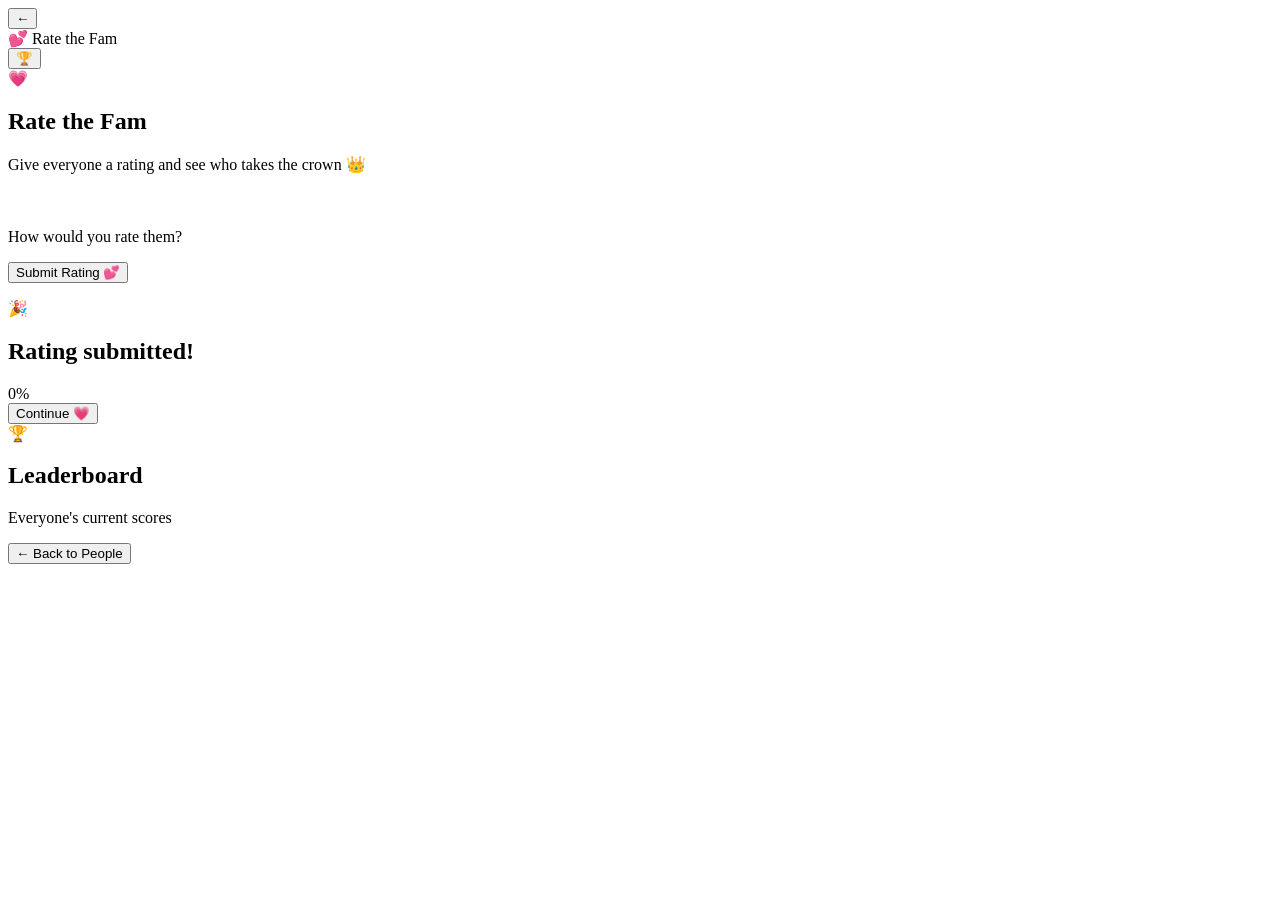
==== index.html @ a7819c5e "Create index.html" ====
<!DOCTYPE html>

<html lang="en">

<head>

  <meta charset="UTF-8">

  <meta name="viewport" content="width=device-width, initial-scale=1.0">

  <title>Rate the Fam 💕</title>

  <link rel="stylesheet" href="style.css">

</head>

<body>

  <div class="app">

    <header class="topbar">

      <button id="backBtn" class="icon-btn hidden" aria-label="Go back">←</button>

      <div class="logo">💕 Rate the Fam</div>

      <button id="leaderboardBtn" class="small-btn">🏆</button>

    </header>

    <main id="homeView" class="view">

      <section class="hero">

        <div class="heart">💗</div>

        <h1>Rate the Fam</h1>

        <p>Give everyone a rating and see who takes the crown 👑</p>

      </section>

      <div id="peopleGrid" class="people-grid"></div>

    </main>

    <main id="personView" class="view hidden">

      <section class="person-header">

        <img id="personPhoto" class="person-photo" alt="">

        <h1 id="personName"></h1>

        <p>How would you rate them?</p>

      </section>

      <div id="categories" class="categories"></div>

      <button id="submitBtn" class="primary-btn">Submit Rating 💕</button>

      <p id="errorText" class="error"></p>

    </main>

    <main id="resultsView" class="view hidden">

      <section class="results-card">

        <div id="resultEmoji" class="result-emoji">🎉</div>

        <h1 id="resultTitle">Rating submitted!</h1>

        <p id="resultText"></p>

        <div class="score-ring">

          <span id="resultPercent">0%</span>

        </div>

        <div id="resultStars" class="big-stars"></div>

        <button id="nextBtn" class="primary-btn">Continue 💗</button>

      </section>

    </main>

    <main id="leaderboardView" class="view hidden">

      <section class="hero compact">

        <div class="heart">🏆</div>

        <h1>Leaderboard</h1>

        <p>Everyone's current scores</p>

      </section>

      <div id="leaderboard" class="leaderboard"></div>

      <button id="homeBtn" class="secondary-btn">← Back to People</button>

    </main>

  </div>

  <script src="script.js"></script>

</body>

</html>
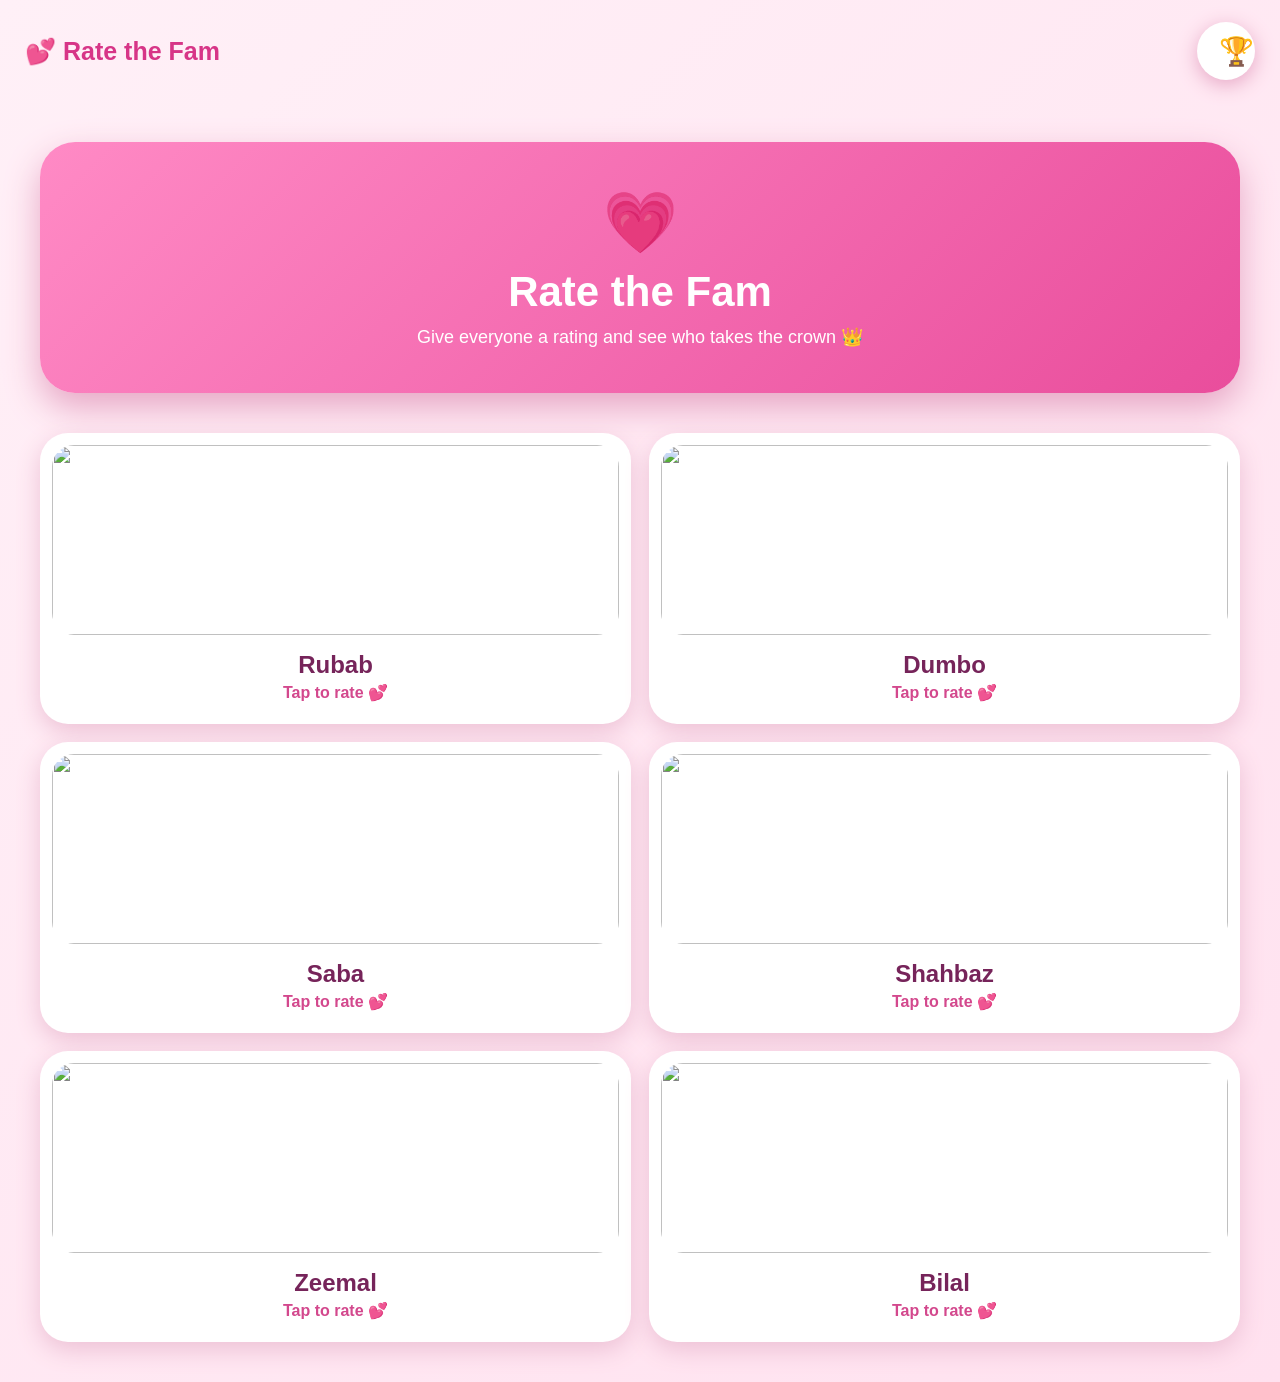
==== commit 97ef58e6: "Create index.html" ====
--- a/index.html
+++ b/index.html
@@ -4,111 +4,853 @@
 
 <head>
 
-  <meta charset="UTF-8">
-
-  <meta name="viewport" content="width=device-width, initial-scale=1.0">
-
-  <title>Rate the Fam 💕</title>
-
-  <link rel="stylesheet" href="style.css">
+<meta charset="UTF-8">
+
+<meta name="viewport" content="width=device-width, initial-scale=1.0">
+
+<title>💕 Rate the Fam</title>
+
+<style>
+
+* {
+
+  box-sizing: border-box;
+
+}
+
+body {
+
+  margin: 0;
+
+  font-family: -apple-system, BlinkMacSystemFont, "Segoe UI", sans-serif;
+
+  background: linear-gradient(135deg, #fff0f7, #ffe1ef);
+
+  color: #7b2458;
+
+}
+
+header {
+
+  display: flex;
+
+  justify-content: space-between;
+
+  align-items: center;
+
+  padding: 22px 25px;
+
+  font-size: 25px;
+
+  font-weight: 800;
+
+}
+
+.logo {
+
+  color: #d73587;
+
+}
+
+.trophy {
+
+  background: white;
+
+  border: none;
+
+  border-radius: 50%;
+
+  width: 58px;
+
+  height: 58px;
+
+  font-size: 28px;
+
+  box-shadow: 0 5px 20px #e7a7c5;
+
+}
+
+.hero {
+
+  margin: 20px;
+
+  padding: 45px 25px;
+
+  text-align: center;
+
+  border-radius: 35px;
+
+  background: linear-gradient(135deg, #ff8ac5, #e94d9c);
+
+  color: white;
+
+  box-shadow: 0 15px 35px #e7a7c5;
+
+}
+
+.hero .heart {
+
+  font-size: 60px;
+
+}
+
+.hero h1 {
+
+  font-size: 42px;
+
+  margin: 10px 0;
+
+}
+
+.hero p {
+
+  font-size: 18px;
+
+  margin: 0;
+
+}
+
+.people {
+
+  display: grid;
+
+  grid-template-columns: repeat(2, 1fr);
+
+  gap: 18px;
+
+  padding: 20px;
+
+}
+
+.person {
+
+  background: white;
+
+  border-radius: 28px;
+
+  padding: 12px;
+
+  text-align: center;
+
+  box-shadow: 0 8px 25px #edc1d5;
+
+  cursor: pointer;
+
+  transition: .2s;
+
+}
+
+.person:active {
+
+  transform: scale(.96);
+
+}
+
+.person img {
+
+  width: 100%;
+
+  height: 190px;
+
+  object-fit: cover;
+
+  border-radius: 22px;
+
+}
+
+.person h2 {
+
+  margin: 12px 0 4px;
+
+  color: #76245a;
+
+}
+
+.person p {
+
+  margin: 0 0 10px;
+
+  color: #d3488d;
+
+  font-weight: 600;
+
+}
+
+button {
+
+  border: none;
+
+  background: #f35ca5;
+
+  color: white;
+
+  padding: 13px 22px;
+
+  border-radius: 25px;
+
+  font-size: 16px;
+
+  font-weight: 700;
+
+  cursor: pointer;
+
+}
+
+.page {
+
+  display: none;
+
+  padding: 20px;
+
+}
+
+.page.active {
+
+  display: block;
+
+}
+
+.back {
+
+  background: white;
+
+  color: #d13f88;
+
+  margin-bottom: 20px;
+
+}
+
+.rating-card {
+
+  background: white;
+
+  border-radius: 30px;
+
+  padding: 25px;
+
+  margin-bottom: 18px;
+
+  text-align: center;
+
+  box-shadow: 0 8px 25px #edc1d5;
+
+}
+
+.rating-card img {
+
+  width: 130px;
+
+  height: 130px;
+
+  object-fit: cover;
+
+  border-radius: 50%;
+
+  border: 6px solid #ff9bca;
+
+}
+
+.rating-card h2 {
+
+  font-size: 28px;
+
+}
+
+.category {
+
+  margin: 25px 0;
+
+}
+
+.category-title {
+
+  font-weight: 800;
+
+  font-size: 18px;
+
+  margin-bottom: 10px;
+
+}
+
+.stars {
+
+  display: flex;
+
+  justify-content: center;
+
+  gap: 7px;
+
+}
+
+.star {
+
+  font-size: 34px;
+
+  color: #ddd;
+
+  cursor: pointer;
+
+}
+
+.star.selected {
+
+  color: #ff4fa3;
+
+}
+
+.submit {
+
+  width: 100%;
+
+  font-size: 19px;
+
+  margin: 15px 0 30px;
+
+}
+
+.results {
+
+  background: white;
+
+  border-radius: 30px;
+
+  padding: 25px;
+
+  margin: 20px;
+
+  box-shadow: 0 8px 25px #edc1d5;
+
+}
+
+.result-row {
+
+  display: flex;
+
+  align-items: center;
+
+  gap: 12px;
+
+  margin: 15px 0;
+
+}
+
+.result-row img {
+
+  width: 55px;
+
+  height: 55px;
+
+  object-fit: cover;
+
+  border-radius: 50%;
+
+}
+
+.result-info {
+
+  flex: 1;
+
+}
+
+.bar {
+
+  height: 12px;
+
+  background: #f5d6e5;
+
+  border-radius: 20px;
+
+  overflow: hidden;
+
+}
+
+.fill {
+
+  height: 100%;
+
+  background: linear-gradient(90deg, #ff8ac5, #df3f91);
+
+  border-radius: 20px;
+
+}
+
+.leaderboard {
+
+  margin-top: 20px;
+
+}
+
+.rank {
+
+  background: #fff4fa;
+
+  border-radius: 20px;
+
+  padding: 15px;
+
+  margin: 10px 0;
+
+  display: flex;
+
+  align-items: center;
+
+  gap: 12px;
+
+}
+
+.rank-number {
+
+  font-size: 25px;
+
+  font-weight: 900;
+
+}
+
+@media (max-width: 500px) {
+
+  .hero h1 {
+
+    font-size: 34px;
+
+  }
+
+  .person img {
+
+    height: 155px;
+
+  }
+
+}
+
+</style>
 
 </head>
 
 <body>
 
-  <div class="app">
-
-    <header class="topbar">
-
-      <button id="backBtn" class="icon-btn hidden" aria-label="Go back">←</button>
-
-      <div class="logo">💕 Rate the Fam</div>
-
-      <button id="leaderboardBtn" class="small-btn">🏆</button>
-
-    </header>
-
-    <main id="homeView" class="view">
-
-      <section class="hero">
-
-        <div class="heart">💗</div>
-
-        <h1>Rate the Fam</h1>
-
-        <p>Give everyone a rating and see who takes the crown 👑</p>
-
-      </section>
-
-      <div id="peopleGrid" class="people-grid"></div>
-
-    </main>
-
-    <main id="personView" class="view hidden">
-
-      <section class="person-header">
-
-        <img id="personPhoto" class="person-photo" alt="">
-
-        <h1 id="personName"></h1>
-
-        <p>How would you rate them?</p>
-
-      </section>
-
-      <div id="categories" class="categories"></div>
-
-      <button id="submitBtn" class="primary-btn">Submit Rating 💕</button>
-
-      <p id="errorText" class="error"></p>
-
-    </main>
-
-    <main id="resultsView" class="view hidden">
-
-      <section class="results-card">
-
-        <div id="resultEmoji" class="result-emoji">🎉</div>
-
-        <h1 id="resultTitle">Rating submitted!</h1>
-
-        <p id="resultText"></p>
-
-        <div class="score-ring">
-
-          <span id="resultPercent">0%</span>
+<header>
+
+  <div class="logo">💕 Rate the Fam</div>
+
+  <button class="trophy" onclick="showLeaderboard()">🏆</button>
+
+</header>
+
+<!-- HOME -->
+
+<section id="home" class="page active">
+
+  <div class="hero">
+
+    <div class="heart">💗</div>
+
+    <h1>Rate the Fam</h1>
+
+    <p>Give everyone a rating and see who takes the crown 👑</p>
+
+  </div>
+
+  <div class="people">
+
+    <div class="person" onclick="openPerson('Rubab')">
+
+      <img src="rubab.jpeg">
+
+      <h2>Rubab</h2>
+
+      <p>Tap to rate 💕</p>
+
+    </div>
+
+    <div class="person" onclick="openPerson('Dumbo')">
+
+      <img src="dumbo.jpeg">
+
+      <h2>Dumbo</h2>
+
+      <p>Tap to rate 💕</p>
+
+    </div>
+
+    <div class="person" onclick="openPerson('Saba')">
+
+      <img src="saba.jpeg">
+
+      <h2>Saba</h2>
+
+      <p>Tap to rate 💕</p>
+
+    </div>
+
+    <div class="person" onclick="openPerson('Shahbaz')">
+
+      <img src="shahbaz.jpeg">
+
+      <h2>Shahbaz</h2>
+
+      <p>Tap to rate 💕</p>
+
+    </div>
+
+    <div class="person" onclick="openPerson('Zeemal')">
+
+      <img src="zeemal.jpeg">
+
+      <h2>Zeemal</h2>
+
+      <p>Tap to rate 💕</p>
+
+    </div>
+
+    <div class="person" onclick="openPerson('Bilal')">
+
+      <img src="bilal.jpeg">
+
+      <h2>Bilal</h2>
+
+      <p>Tap to rate 💕</p>
+
+    </div>
+
+  </div>
+
+</section>
+
+<!-- RATING PAGE -->
+
+<section id="rating" class="page">
+
+  <button class="back" onclick="goHome()">← Back</button>
+
+  <div class="rating-card">
+
+    <img id="ratingPhoto">
+
+    <h2 id="ratingName"></h2>
+
+    <div id="categories"></div>
+
+    <button class="submit" onclick="submitRating()">
+
+      Submit Rating 💕
+
+    </button>
+
+  </div>
+
+</section>
+
+<!-- RESULTS -->
+
+<section id="resultsPage" class="page">
+
+  <button class="back" onclick="goHome()">← Back to People</button>
+
+  <div class="results">
+
+    <h1>🎉 Ratings Submitted!</h1>
+
+    <p>Your ratings have been saved!</p>
+
+    <div id="results"></div>
+
+    <button onclick="showLeaderboard()">
+
+      🏆 View Leaderboard
+
+    </button>
+
+  </div>
+
+</section>
+
+<!-- LEADERBOARD -->
+
+<section id="leaderboardPage" class="page">
+
+  <button class="back" onclick="goHome()">← Back</button>
+
+  <div class="results">
+
+    <h1>🏆 Leaderboard</h1>
+
+    <p>Who's taking the crown? 👑</p>
+
+    <div id="leaderboard"></div>
+
+  </div>
+
+</section>
+
+<script>
+
+const people = {
+
+  Rubab: "rubab.jpeg",
+
+  Dumbo: "dumbo.jpeg",
+
+  Saba: "saba.jpeg",
+
+  Shahbaz: "shahbaz.jpeg",
+
+  Zeemal: "zeemal.jpeg",
+
+  Bilal: "bilal.jpeg"
+
+};
+
+const categories = [
+
+  "Brave",
+
+  "Smart",
+
+  "Good-looking",
+
+  "Hardworking",
+
+  "Aggressive",
+
+  "Annoying",
+
+  "Stupid"
+
+];
+
+let currentPerson = "";
+
+let ratings = {};
+
+function openPerson(name) {
+
+  currentPerson = name;
+
+  document.getElementById("home").classList.remove("active");
+
+  document.getElementById("rating").classList.add("active");
+
+  document.getElementById("ratingName").textContent = name;
+
+  document.getElementById("ratingPhoto").src = people[name];
+
+  let html = "";
+
+  categories.forEach(category => {
+
+    html += `
+
+      <div class="category">
+
+        <div class="category-title">${category}</div>
+
+        <div class="stars" data-category="${category}">
+
+          <span class="star" onclick="rate(1, '${category}')">★</span>
+
+          <span class="star" onclick="rate(2, '${category}')">★</span>
+
+          <span class="star" onclick="rate(3, '${category}')">★</span>
+
+          <span class="star" onclick="rate(4, '${category}')">★</span>
+
+          <span class="star" onclick="rate(5, '${category}')">★</span>
 
         </div>
 
-        <div id="resultStars" class="big-stars"></div>
-
-        <button id="nextBtn" class="primary-btn">Continue 💗</button>
-
-      </section>
-
-    </main>
-
-    <main id="leaderboardView" class="view hidden">
-
-      <section class="hero compact">
-
-        <div class="heart">🏆</div>
-
-        <h1>Leaderboard</h1>
-
-        <p>Everyone's current scores</p>
-
-      </section>
-
-      <div id="leaderboard" class="leaderboard"></div>
-
-      <button id="homeBtn" class="secondary-btn">← Back to People</button>
-
-    </main>
-
-  </div>
-
-  <script src="script.js"></script>
+      </div>
+
+    `;
+
+  });
+
+  document.getElementById("categories").innerHTML = html;
+
+  ratings[currentPerson] = {};
+
+}
+
+function rate(number, category) {
+
+  ratings[currentPerson][category] = number;
+
+  const stars = document.querySelector(
+
+    `[data-category="${category}"]`
+
+  ).children;
+
+  for (let i = 0; i < 5; i++) {
+
+    if (i < number) {
+
+      stars[i].classList.add("selected");
+
+    } else {
+
+      stars[i].classList.remove("selected");
+
+    }
+
+  }
+
+}
+
+function submitRating() {
+
+  const current = ratings[currentPerson];
+
+  if (!current || Object.keys(current).length < categories.length) {
+
+    alert("Rate every category first! 💕");
+
+    return;
+
+  }
+
+  let total = 0;
+
+  categories.forEach(category => {
+
+    total += current[category];
+
+  });
+
+  if (!window.allScores) {
+
+    window.allScores = {};
+
+  }
+
+  window.allScores[currentPerson] = total;
+
+  document.getElementById("rating").classList.remove("active");
+
+  document.getElementById("resultsPage").classList.add("active");
+
+  showResults();
+
+}
+
+function showResults() {
+
+  let html = "";
+
+  Object.keys(window.allScores || {}).forEach(name => {
+
+    const score = window.allScores[name];
+
+    const percentage = Math.round((score / 35) * 100);
+
+    html += `
+
+      <div class="result-row">
+
+        <img src="${people[name]}">
+
+        <div class="result-info">
+
+          <strong>${name}</strong>
+
+          <div class="bar">
+
+            <div class="fill" style="width:${percentage}%"></div>
+
+          </div>
+
+          <small>
+
+            ${score}/35 stars • ${percentage}%
+
+          </small>
+
+        </div>
+
+      </div>
+
+    `;
+
+  });
+
+  document.getElementById("results").innerHTML = html;
+
+}
+
+function showLeaderboard() {
+
+  document.querySelectorAll(".page")
+
+    .forEach(page => page.classList.remove("active"));
+
+  document.getElementById("leaderboardPage")
+
+    .classList.add("active");
+
+  let scores = Object.entries(window.allScores || {});
+
+  scores.sort((a, b) => b[1] - a[1]);
+
+  let html = "";
+
+  scores.forEach((item, index) => {
+
+    const name = item[0];
+
+    const score = item[1];
+
+    const medals = ["🥇", "🥈", "🥉"];
+
+    html += `
+
+      <div class="rank">
+
+        <div class="rank-number">
+
+          ${medals[index] || "🏅"}
+
+        </div>
+
+        <img src="${people[name]}"
+
+             style="width:55px;height:55px;object-fit:cover;border-radius:50%;">
+
+        <div>
+
+          <strong>${name}</strong><br>
+
+          ${score}/35 stars
+
+        </div>
+
+      </div>
+
+    `;
+
+  });
+
+  if (!html) {
+
+    html = "<p>No ratings yet! Be the first 👀💕</p>";
+
+  }
+
+  document.getElementById("leaderboard").innerHTML = html;
+
+}
+
+function goHome() {
+
+  document.querySelectorAll(".page")
+
+    .forEach(page => page.classList.remove("active"));
+
+  document.getElementById("home")
+
+    .classList.add("active");
+
+}
+
+</script>
 
 </body>
 
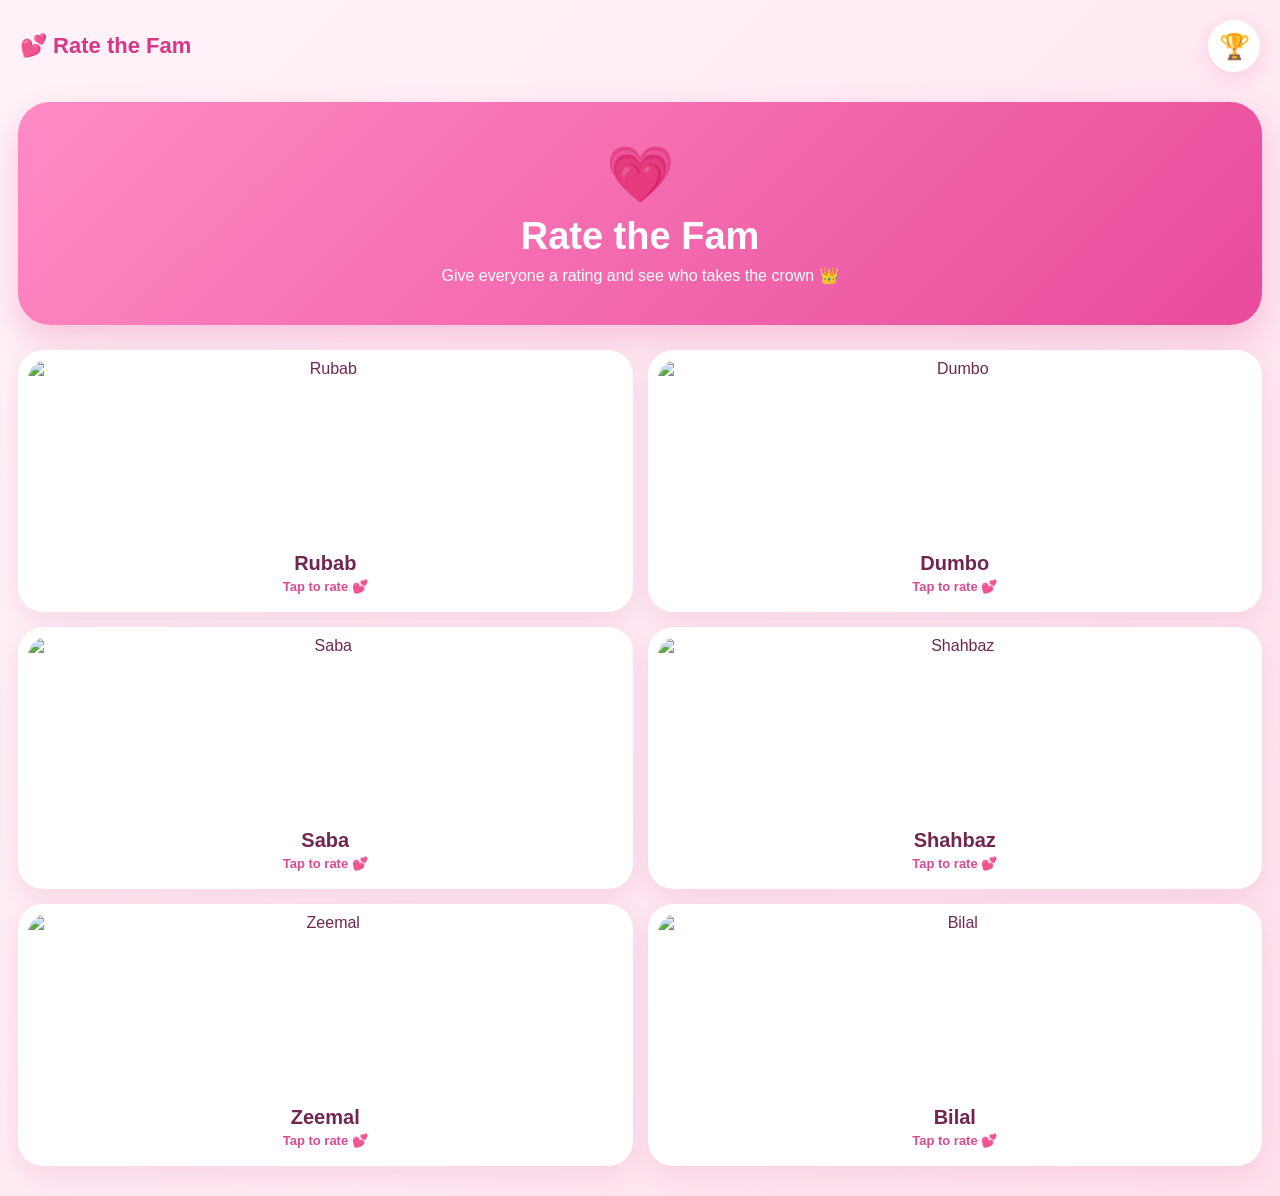
==== commit 92b37204: "Update index.html" ====
--- a/index.html
+++ b/index.html
@@ -24,9 +24,21 @@
 
   font-family: -apple-system, BlinkMacSystemFont, "Segoe UI", sans-serif;
 
-  background: linear-gradient(135deg, #fff0f7, #ffe1ef);
-
-  color: #7b2458;
+  background: linear-gradient(135deg, #fff3f9, #ffe0ed);
+
+  color: #70264f;
+
+  min-height: 100vh;
+
+}
+
+button {
+
+  border: none;
+
+  font: inherit;
+
+  cursor: pointer;
 
 }
 
@@ -38,385 +50,529 @@
 
   align-items: center;
 
-  padding: 22px 25px;
+  padding: 20px;
+
+}
+
+.logo {
+
+  font-size: 22px;
+
+  font-weight: 800;
+
+  color: #d93687;
+
+}
+
+.trophy {
+
+  width: 52px;
+
+  height: 52px;
+
+  border-radius: 50%;
+
+  background: white;
 
   font-size: 25px;
 
+  box-shadow: 0 6px 20px rgba(210,70,130,.15);
+
+}
+
+/* HOME */
+
+.page {
+
+  display: none;
+
+}
+
+.page.active {
+
+  display: block;
+
+}
+
+.hero {
+
+  margin: 10px 18px 25px;
+
+  padding: 40px 22px;
+
+  text-align: center;
+
+  border-radius: 32px;
+
+  background: linear-gradient(135deg, #ff8bc5, #e84b9a);
+
+  color: white;
+
+  box-shadow: 0 15px 35px rgba(220,70,140,.25);
+
+}
+
+.heart {
+
+  font-size: 55px;
+
+}
+
+.hero h1 {
+
+  font-size: 38px;
+
+  margin: 8px 0;
+
+}
+
+.hero p {
+
+  margin: 0;
+
+  font-size: 16px;
+
+}
+
+.people {
+
+  display: grid;
+
+  grid-template-columns: repeat(2, 1fr);
+
+  gap: 15px;
+
+  padding: 0 18px 30px;
+
+}
+
+.person {
+
+  background: white;
+
+  border-radius: 25px;
+
+  padding: 10px;
+
+  text-align: center;
+
+  box-shadow: 0 8px 25px rgba(180,70,120,.12);
+
+  transition: .2s;
+
+}
+
+.person:active {
+
+  transform: scale(.96);
+
+}
+
+.person img {
+
+  display: block;
+
+  width: 100%;
+
+  height: 180px;
+
+  object-fit: cover;
+
+  border-radius: 19px;
+
+}
+
+.person h2 {
+
+  margin: 12px 0 4px;
+
+  font-size: 20px;
+
+  color: #70264f;
+
+}
+
+.person p {
+
+  margin: 0 0 8px;
+
+  color: #d84b91;
+
+  font-size: 13px;
+
+  font-weight: 700;
+
+}
+
+/* RATING */
+
+.rating-page {
+
+  padding: 18px;
+
+}
+
+.back {
+
+  background: white;
+
+  color: #d63d89;
+
+  padding: 12px 18px;
+
+  border-radius: 20px;
+
+  margin-bottom: 18px;
+
+  box-shadow: 0 5px 15px rgba(180,70,120,.1);
+
+}
+
+.rating-card {
+
+  background: white;
+
+  border-radius: 30px;
+
+  padding: 25px 18px;
+
+  text-align: center;
+
+  box-shadow: 0 10px 30px rgba(180,70,120,.13);
+
+}
+
+.rating-card img {
+
+  width: 140px;
+
+  height: 140px;
+
+  object-fit: cover;
+
+  border-radius: 50%;
+
+  border: 6px solid #ff9dcb;
+
+  box-shadow: 0 8px 20px rgba(210,70,130,.2);
+
+}
+
+.rating-card h1 {
+
+  color: #d93687;
+
+  margin: 15px 0 5px;
+
+}
+
+.subtitle {
+
+  color: #9b6681;
+
+  margin-bottom: 25px;
+
+}
+
+.category {
+
+  background: #fff6fa;
+
+  border-radius: 20px;
+
+  padding: 16px;
+
+  margin: 12px 0;
+
+}
+
+.category-name {
+
+  font-size: 17px;
+
   font-weight: 800;
 
-}
-
-.logo {
-
-  color: #d73587;
-
-}
-
-.trophy {
+  margin-bottom: 10px;
+
+}
+
+.stars {
+
+  display: flex;
+
+  justify-content: center;
+
+  gap: 5px;
+
+}
+
+.star {
+
+  background: transparent;
+
+  color: #dfc6d2;
+
+  font-size: 34px;
+
+  padding: 0 3px;
+
+}
+
+.star.selected {
+
+  color: #ff55a8;
+
+}
+
+.submit {
+
+  width: 100%;
+
+  margin-top: 22px;
+
+  padding: 17px;
+
+  border-radius: 20px;
+
+  color: white;
+
+  font-size: 18px;
+
+  font-weight: 800;
+
+  background: linear-gradient(135deg, #ff76b7, #dc3d8d);
+
+  box-shadow: 0 10px 25px rgba(220,60,140,.25);
+
+}
+
+/* RESULTS */
+
+.results {
+
+  padding: 20px;
+
+}
+
+.results-card {
 
   background: white;
 
-  border: none;
+  border-radius: 30px;
+
+  padding: 28px 20px;
+
+  box-shadow: 0 10px 30px rgba(180,70,120,.13);
+
+  text-align: center;
+
+}
+
+.results-card h1 {
+
+  color: #d93687;
+
+}
+
+.result-row {
+
+  display: flex;
+
+  align-items: center;
+
+  gap: 12px;
+
+  text-align: left;
+
+  margin: 18px 0;
+
+}
+
+.result-row img {
+
+  width: 58px;
+
+  height: 58px;
 
   border-radius: 50%;
 
+  object-fit: cover;
+
+}
+
+.result-info {
+
+  flex: 1;
+
+}
+
+.result-info strong {
+
+  font-size: 16px;
+
+}
+
+.bar {
+
+  height: 11px;
+
+  background: #f3dce8;
+
+  border-radius: 20px;
+
+  overflow: hidden;
+
+  margin: 6px 0;
+
+}
+
+.fill {
+
+  height: 100%;
+
+  background: linear-gradient(90deg, #ff91c5, #df3d91);
+
+  border-radius: 20px;
+
+}
+
+.result-info small {
+
+  color: #a06d88;
+
+}
+
+.leaderboard-button {
+
+  width: 100%;
+
+  padding: 16px;
+
+  border-radius: 20px;
+
+  background: #fff0f7;
+
+  color: #d93687;
+
+  font-weight: 800;
+
+  margin-top: 15px;
+
+}
+
+/* LEADERBOARD */
+
+.leaderboard {
+
+  padding: 20px;
+
+}
+
+.leaderboard-card {
+
+  background: white;
+
+  border-radius: 30px;
+
+  padding: 25px 18px;
+
+  box-shadow: 0 10px 30px rgba(180,70,120,.13);
+
+}
+
+.leaderboard-card h1 {
+
+  text-align: center;
+
+  color: #d93687;
+
+}
+
+.rank {
+
+  display: flex;
+
+  align-items: center;
+
+  gap: 12px;
+
+  background: #fff5fa;
+
+  border-radius: 20px;
+
+  padding: 12px;
+
+  margin: 10px 0;
+
+}
+
+.rank-number {
+
+  font-size: 24px;
+
+  width: 35px;
+
+  text-align: center;
+
+}
+
+.rank img {
+
   width: 58px;
 
   height: 58px;
 
-  font-size: 28px;
-
-  box-shadow: 0 5px 20px #e7a7c5;
-
-}
-
-.hero {
-
-  margin: 20px;
-
-  padding: 45px 25px;
-
-  text-align: center;
-
-  border-radius: 35px;
-
-  background: linear-gradient(135deg, #ff8ac5, #e94d9c);
-
-  color: white;
-
-  box-shadow: 0 15px 35px #e7a7c5;
-
-}
-
-.hero .heart {
-
-  font-size: 60px;
-
-}
-
-.hero h1 {
-
-  font-size: 42px;
-
-  margin: 10px 0;
-
-}
-
-.hero p {
-
-  font-size: 18px;
-
-  margin: 0;
-
-}
-
-.people {
-
-  display: grid;
-
-  grid-template-columns: repeat(2, 1fr);
-
-  gap: 18px;
-
-  padding: 20px;
-
-}
-
-.person {
-
-  background: white;
-
-  border-radius: 28px;
-
-  padding: 12px;
-
-  text-align: center;
-
-  box-shadow: 0 8px 25px #edc1d5;
-
-  cursor: pointer;
-
-  transition: .2s;
-
-}
-
-.person:active {
-
-  transform: scale(.96);
-
-}
-
-.person img {
-
-  width: 100%;
-
-  height: 190px;
-
   object-fit: cover;
 
-  border-radius: 22px;
-
-}
-
-.person h2 {
-
-  margin: 12px 0 4px;
-
-  color: #76245a;
-
-}
-
-.person p {
-
-  margin: 0 0 10px;
-
-  color: #d3488d;
-
-  font-weight: 600;
-
-}
-
-button {
-
-  border: none;
-
-  background: #f35ca5;
-
-  color: white;
-
-  padding: 13px 22px;
-
-  border-radius: 25px;
-
-  font-size: 16px;
-
-  font-weight: 700;
-
-  cursor: pointer;
-
-}
-
-.page {
-
-  display: none;
-
-  padding: 20px;
-
-}
-
-.page.active {
+  border-radius: 50%;
+
+}
+
+.rank-info {
+
+  flex: 1;
+
+}
+
+.rank-info strong {
 
   display: block;
 
-}
-
-.back {
-
-  background: white;
-
-  color: #d13f88;
-
-  margin-bottom: 20px;
-
-}
-
-.rating-card {
-
-  background: white;
-
-  border-radius: 30px;
-
-  padding: 25px;
-
-  margin-bottom: 18px;
-
-  text-align: center;
-
-  box-shadow: 0 8px 25px #edc1d5;
-
-}
-
-.rating-card img {
-
-  width: 130px;
-
-  height: 130px;
-
-  object-fit: cover;
-
-  border-radius: 50%;
-
-  border: 6px solid #ff9bca;
-
-}
-
-.rating-card h2 {
-
-  font-size: 28px;
-
-}
-
-.category {
-
-  margin: 25px 0;
-
-}
-
-.category-title {
-
-  font-weight: 800;
-
-  font-size: 18px;
-
-  margin-bottom: 10px;
-
-}
-
-.stars {
-
-  display: flex;
-
-  justify-content: center;
-
-  gap: 7px;
-
-}
-
-.star {
-
-  font-size: 34px;
-
-  color: #ddd;
-
-  cursor: pointer;
-
-}
-
-.star.selected {
-
-  color: #ff4fa3;
-
-}
-
-.submit {
-
-  width: 100%;
-
-  font-size: 19px;
-
-  margin: 15px 0 30px;
-
-}
-
-.results {
-
-  background: white;
-
-  border-radius: 30px;
-
-  padding: 25px;
-
-  margin: 20px;
-
-  box-shadow: 0 8px 25px #edc1d5;
-
-}
-
-.result-row {
-
-  display: flex;
-
-  align-items: center;
-
-  gap: 12px;
-
-  margin: 15px 0;
-
-}
-
-.result-row img {
-
-  width: 55px;
-
-  height: 55px;
-
-  object-fit: cover;
-
-  border-radius: 50%;
-
-}
-
-.result-info {
-
-  flex: 1;
-
-}
-
-.bar {
-
-  height: 12px;
-
-  background: #f5d6e5;
-
-  border-radius: 20px;
-
-  overflow: hidden;
-
-}
-
-.fill {
-
-  height: 100%;
-
-  background: linear-gradient(90deg, #ff8ac5, #df3f91);
-
-  border-radius: 20px;
-
-}
-
-.leaderboard {
-
-  margin-top: 20px;
-
-}
-
-.rank {
-
-  background: #fff4fa;
-
-  border-radius: 20px;
-
-  padding: 15px;
-
-  margin: 10px 0;
-
-  display: flex;
-
-  align-items: center;
-
-  gap: 12px;
-
-}
-
-.rank-number {
-
-  font-size: 25px;
+  font-size: 17px;
+
+}
+
+.rank-info small {
+
+  color: #a06d88;
+
+}
+
+.rank-score {
+
+  color: #d93687;
 
   font-weight: 900;
 
 }
 
-@media (max-width: 500px) {
+@media (max-width: 420px) {
+
+  .person img {
+
+    height: 155px;
+
+  }
 
   .hero h1 {
 
-    font-size: 34px;
+    font-size: 32px;
 
   }
 
-  .person img {
-
-    height: 155px;
+  .star {
+
+    font-size: 30px;
 
   }
 
@@ -430,23 +586,43 @@
 
 <header>
 
-  <div class="logo">💕 Rate the Fam</div>
-
-  <button class="trophy" onclick="showLeaderboard()">🏆</button>
+  <div class="logo">
+
+    💕 Rate the Fam
+
+  </div>
+
+  <button class="trophy" onclick="showLeaderboard()">
+
+    🏆
+
+  </button>
 
 </header>
 
-<!-- HOME -->
+<!-- HOME PAGE -->
 
 <section id="home" class="page active">
 
   <div class="hero">
 
-    <div class="heart">💗</div>
-
-    <h1>Rate the Fam</h1>
-
-    <p>Give everyone a rating and see who takes the crown 👑</p>
+    <div class="heart">
+
+      💗
+
+    </div>
+
+    <h1>
+
+      Rate the Fam
+
+    </h1>
+
+    <p>
+
+      Give everyone a rating and see who takes the crown 👑
+
+    </p>
 
   </div>
 
@@ -454,7 +630,7 @@
 
     <div class="person" onclick="openPerson('Rubab')">
 
-      <img src="rubab.jpeg">
+      <img src="./rubab.jpeg" alt="Rubab">
 
       <h2>Rubab</h2>
 
@@ -464,7 +640,7 @@
 
     <div class="person" onclick="openPerson('Dumbo')">
 
-      <img src="dumbo.jpeg">
+      <img src="./dumbo.jpeg" alt="Dumbo">
 
       <h2>Dumbo</h2>
 
@@ -474,7 +650,7 @@
 
     <div class="person" onclick="openPerson('Saba')">
 
-      <img src="saba.jpeg">
+      <img src="./saba.jpeg" alt="Saba">
 
       <h2>Saba</h2>
 
@@ -484,7 +660,7 @@
 
     <div class="person" onclick="openPerson('Shahbaz')">
 
-      <img src="shahbaz.jpeg">
+      <img src="./shahbaz.jpeg" alt="Shahbaz">
 
       <h2>Shahbaz</h2>
 
@@ -494,7 +670,7 @@
 
     <div class="person" onclick="openPerson('Zeemal')">
 
-      <img src="zeemal.jpeg">
+      <img src="./zeemal.jpeg" alt="Zeemal">
 
       <h2>Zeemal</h2>
 
@@ -504,7 +680,7 @@
 
     <div class="person" onclick="openPerson('Bilal')">
 
-      <img src="bilal.jpeg">
+      <img src="./bilal.jpeg" alt="Bilal">
 
       <h2>Bilal</h2>
 
@@ -518,15 +694,25 @@
 
 <!-- RATING PAGE -->
 
-<section id="rating" class="page">
-
-  <button class="back" onclick="goHome()">← Back</button>
+<section id="rating" class="page rating-page">
+
+  <button class="back" onclick="goHome()">
+
+    ← Back
+
+  </button>
 
   <div class="rating-card">
 
-    <img id="ratingPhoto">
-
-    <h2 id="ratingName"></h2>
+    <img id="ratingPhoto" alt="">
+
+    <h1 id="ratingName"></h1>
+
+    <p class="subtitle">
+
+      Rate them from 1 to 5 ⭐
+
+    </p>
 
     <div id="categories"></div>
 
@@ -540,21 +726,39 @@
 
 </section>
 
-<!-- RESULTS -->
-
-<section id="resultsPage" class="page">
-
-  <button class="back" onclick="goHome()">← Back to People</button>
-
-  <div class="results">
-
-    <h1>🎉 Ratings Submitted!</h1>
-
-    <p>Your ratings have been saved!</p>
+<!-- RESULTS PAGE -->
+
+<section id="resultsPage" class="page results">
+
+  <button class="back" onclick="goHome()">
+
+    ← Back to People
+
+  </button>
+
+  <div class="results-card">
+
+    <h1>
+
+      🎉 Ratings Submitted!
+
+    </h1>
+
+    <p>
+
+      Here's how everyone is doing:
+
+    </p>
 
     <div id="results"></div>
 
-    <button onclick="showLeaderboard()">
+    <button
+
+      class="leaderboard-button"
+
+      onclick="showLeaderboard()"
+
+    >
 
       🏆 View Leaderboard
 
@@ -564,17 +768,29 @@
 
 </section>
 
-<!-- LEADERBOARD -->
-
-<section id="leaderboardPage" class="page">
-
-  <button class="back" onclick="goHome()">← Back</button>
-
-  <div class="results">
-
-    <h1>🏆 Leaderboard</h1>
-
-    <p>Who's taking the crown? 👑</p>
+<!-- LEADERBOARD PAGE -->
+
+<section id="leaderboardPage" class="page leaderboard">
+
+  <button class="back" onclick="goHome()">
+
+    ← Back
+
+  </button>
+
+  <div class="leaderboard-card">
+
+    <h1>
+
+      🏆 Leaderboard
+
+    </h1>
+
+    <p style="text-align:center;color:#9b6681;">
+
+      Who's taking the crown? 👑
+
+    </p>
 
     <div id="leaderboard"></div>
 
@@ -586,17 +802,17 @@
 
 const people = {
 
-  Rubab: "rubab.jpeg",
-
-  Dumbo: "dumbo.jpeg",
-
-  Saba: "saba.jpeg",
-
-  Shahbaz: "shahbaz.jpeg",
-
-  Zeemal: "zeemal.jpeg",
-
-  Bilal: "bilal.jpeg"
+  Rubab: "./rubab.jpeg",
+
+  Dumbo: "./dumbo.jpeg",
+
+  Saba: "./saba.jpeg",
+
+  Shahbaz: "./shahbaz.jpeg",
+
+  Zeemal: "./zeemal.jpeg",
+
+  Bilal: "./bilal.jpeg"
 
 };
 
@@ -622,17 +838,55 @@
 
 let ratings = {};
 
+let allScores = {};
+
+function showPage(pageId) {
+
+  document
+
+    .querySelectorAll(".page")
+
+    .forEach(page => {
+
+      page.classList.remove("active");
+
+    });
+
+  document
+
+    .getElementById(pageId)
+
+    .classList.add("active");
+
+  window.scrollTo({
+
+    top: 0,
+
+    behavior: "smooth"
+
+  });
+
+}
+
 function openPerson(name) {
 
   currentPerson = name;
 
-  document.getElementById("home").classList.remove("active");
-
-  document.getElementById("rating").classList.add("active");
-
-  document.getElementById("ratingName").textContent = name;
-
-  document.getElementById("ratingPhoto").src = people[name];
+  showPage("rating");
+
+  document
+
+    .getElementById("ratingName")
+
+    .textContent = name;
+
+  document
+
+    .getElementById("ratingPhoto")
+
+    .src = people[name];
+
+  ratings[name] = {};
 
   let html = "";
 
@@ -642,31 +896,73 @@
 
       <div class="category">
 
-        <div class="category-title">${category}</div>
-
-        <div class="stars" data-category="${category}">
-
-          <span class="star" onclick="rate(1, '${category}')">★</span>
-
-          <span class="star" onclick="rate(2, '${category}')">★</span>
-
-          <span class="star" onclick="rate(3, '${category}')">★</span>
-
-          <span class="star" onclick="rate(4, '${category}')">★</span>
-
-          <span class="star" onclick="rate(5, '${category}')">★</span>
+        <div class="category-name">
+
+          ${category}
 
         </div>
 
+        <div
+
+          class="stars"
+
+          data-category="${category}"
+
+        >
+
+          <button
+
+            class="star"
+
+            onclick="rate(1, '${category}')"
+
+          >★</button>
+
+          <button
+
+            class="star"
+
+            onclick="rate(2, '${category}')"
+
+          >★</button>
+
+          <button
+
+            class="star"
+
+            onclick="rate(3, '${category}')"
+
+          >★</button>
+
+          <button
+
+            class="star"
+
+            onclick="rate(4, '${category}')"
+
+          >★</button>
+
+          <button
+
+            class="star"
+
+            onclick="rate(5, '${category}')"
+
+          >★</button>
+
+        </div>
+
       </div>
 
     `;
 
   });
 
-  document.getElementById("categories").innerHTML = html;
-
-  ratings[currentPerson] = {};
+  document
+
+    .getElementById("categories")
+
+    .innerHTML = html;
 
 }
 
@@ -674,179 +970,257 @@
 
   ratings[currentPerson][category] = number;
 
-  const stars = document.querySelector(
-
-    `[data-category="${category}"]`
-
-  ).children;
-
-  for (let i = 0; i < 5; i++) {
-
-    if (i < number) {
-
-      stars[i].classList.add("selected");
+  const stars = document
+
+    .querySelector(
+
+      `[data-category="${category}"]`
+
+    )
+
+    .querySelectorAll(".star");
+
+  stars.forEach((star, index) => {
+
+    if (index < number) {
+
+      star.classList.add("selected");
 
     } else {
 
-      stars[i].classList.remove("selected");
+      star.classList.remove("selected");
 
     }
 
+  });
+
+}
+
+function submitRating() {
+
+  const current =
+
+    ratings[currentPerson];
+
+  const incomplete =
+
+    categories.some(
+
+      category =>
+
+        !current[category]
+
+    );
+
+  if (incomplete) {
+
+    alert(
+
+      "Please rate every category first! 💕"
+
+    );
+
+    return;
+
   }
 
-}
-
-function submitRating() {
-
-  const current = ratings[currentPerson];
-
-  if (!current || Object.keys(current).length < categories.length) {
-
-    alert("Rate every category first! 💕");
-
-    return;
+  let total = 0;
+
+  categories.forEach(category => {
+
+    total += current[category];
+
+  });
+
+  allScores[currentPerson] = total;
+
+  showResults();
+
+}
+
+function showResults() {
+
+  showPage("resultsPage");
+
+  let html = "";
+
+  Object
+
+    .entries(allScores)
+
+    .forEach(([name, score]) => {
+
+      const percentage =
+
+        Math.round(
+
+          (score / 35) * 100
+
+        );
+
+      html += `
+
+        <div class="result-row">
+
+          <img
+
+            src="${people[name]}"
+
+            alt="${name}"
+
+          >
+
+          <div class="result-info">
+
+            <strong>
+
+              ${name}
+
+            </strong>
+
+            <div class="bar">
+
+              <div
+
+                class="fill"
+
+                style="width:${percentage}%"
+
+              ></div>
+
+            </div>
+
+            <small>
+
+              ${score}/35 stars • ${percentage}%
+
+            </small>
+
+          </div>
+
+        </div>
+
+      `;
+
+    });
+
+  document
+
+    .getElementById("results")
+
+    .innerHTML = html;
+
+}
+
+function showLeaderboard() {
+
+  showPage("leaderboardPage");
+
+  const scores =
+
+    Object.entries(allScores)
+
+      .sort((a,b) => b[1] - a[1]);
+
+  let html = "";
+
+  if (scores.length === 0) {
+
+    html = `
+
+      <p style="text-align:center;">
+
+        Nobody has been rated yet! 👀💕
+
+      </p>
+
+    `;
 
   }
 
-  let total = 0;
-
-  categories.forEach(category => {
-
-    total += current[category];
+  scores.forEach(([name, score], index) => {
+
+    const medals = [
+
+      "🥇",
+
+      "🥈",
+
+      "🥉"
+
+    ];
+
+    const rank =
+
+      medals[index] ||
+
+      `#${index + 1}`;
+
+    const percentage =
+
+      Math.round(
+
+        (score / 35) * 100
+
+      );
+
+    html += `
+
+      <div class="rank">
+
+        <div class="rank-number">
+
+          ${rank}
+
+        </div>
+
+        <img
+
+          src="${people[name]}"
+
+          alt="${name}"
+
+        >
+
+        <div class="rank-info">
+
+          <strong>
+
+            ${name}
+
+          </strong>
+
+          <small>
+
+            ${score}/35 stars • ${percentage}%
+
+          </small>
+
+        </div>
+
+        <div class="rank-score">
+
+          ${percentage}%
+
+        </div>
+
+      </div>
+
+    `;
 
   });
 
-  if (!window.allScores) {
-
-    window.allScores = {};
-
-  }
-
-  window.allScores[currentPerson] = total;
-
-  document.getElementById("rating").classList.remove("active");
-
-  document.getElementById("resultsPage").classList.add("active");
-
-  showResults();
-
-}
-
-function showResults() {
-
-  let html = "";
-
-  Object.keys(window.allScores || {}).forEach(name => {
-
-    const score = window.allScores[name];
-
-    const percentage = Math.round((score / 35) * 100);
-
-    html += `
-
-      <div class="result-row">
-
-        <img src="${people[name]}">
-
-        <div class="result-info">
-
-          <strong>${name}</strong>
-
-          <div class="bar">
-
-            <div class="fill" style="width:${percentage}%"></div>
-
-          </div>
-
-          <small>
-
-            ${score}/35 stars • ${percentage}%
-
-          </small>
-
-        </div>
-
-      </div>
-
-    `;
-
-  });
-
-  document.getElementById("results").innerHTML = html;
-
-}
-
-function showLeaderboard() {
-
-  document.querySelectorAll(".page")
-
-    .forEach(page => page.classList.remove("active"));
-
-  document.getElementById("leaderboardPage")
-
-    .classList.add("active");
-
-  let scores = Object.entries(window.allScores || {});
-
-  scores.sort((a, b) => b[1] - a[1]);
-
-  let html = "";
-
-  scores.forEach((item, index) => {
-
-    const name = item[0];
-
-    const score = item[1];
-
-    const medals = ["🥇", "🥈", "🥉"];
-
-    html += `
-
-      <div class="rank">
-
-        <div class="rank-number">
-
-          ${medals[index] || "🏅"}
-
-        </div>
-
-        <img src="${people[name]}"
-
-             style="width:55px;height:55px;object-fit:cover;border-radius:50%;">
-
-        <div>
-
-          <strong>${name}</strong><br>
-
-          ${score}/35 stars
-
-        </div>
-
-      </div>
-
-    `;
-
-  });
-
-  if (!html) {
-
-    html = "<p>No ratings yet! Be the first 👀💕</p>";
-
-  }
-
-  document.getElementById("leaderboard").innerHTML = html;
+  document
+
+    .getElementById("leaderboard")
+
+    .innerHTML = html;
 
 }
 
 function goHome() {
 
-  document.querySelectorAll(".page")
-
-    .forEach(page => page.classList.remove("active"));
-
-  document.getElementById("home")
-
-    .classList.add("active");
+  showPage("home");
 
 }
 
